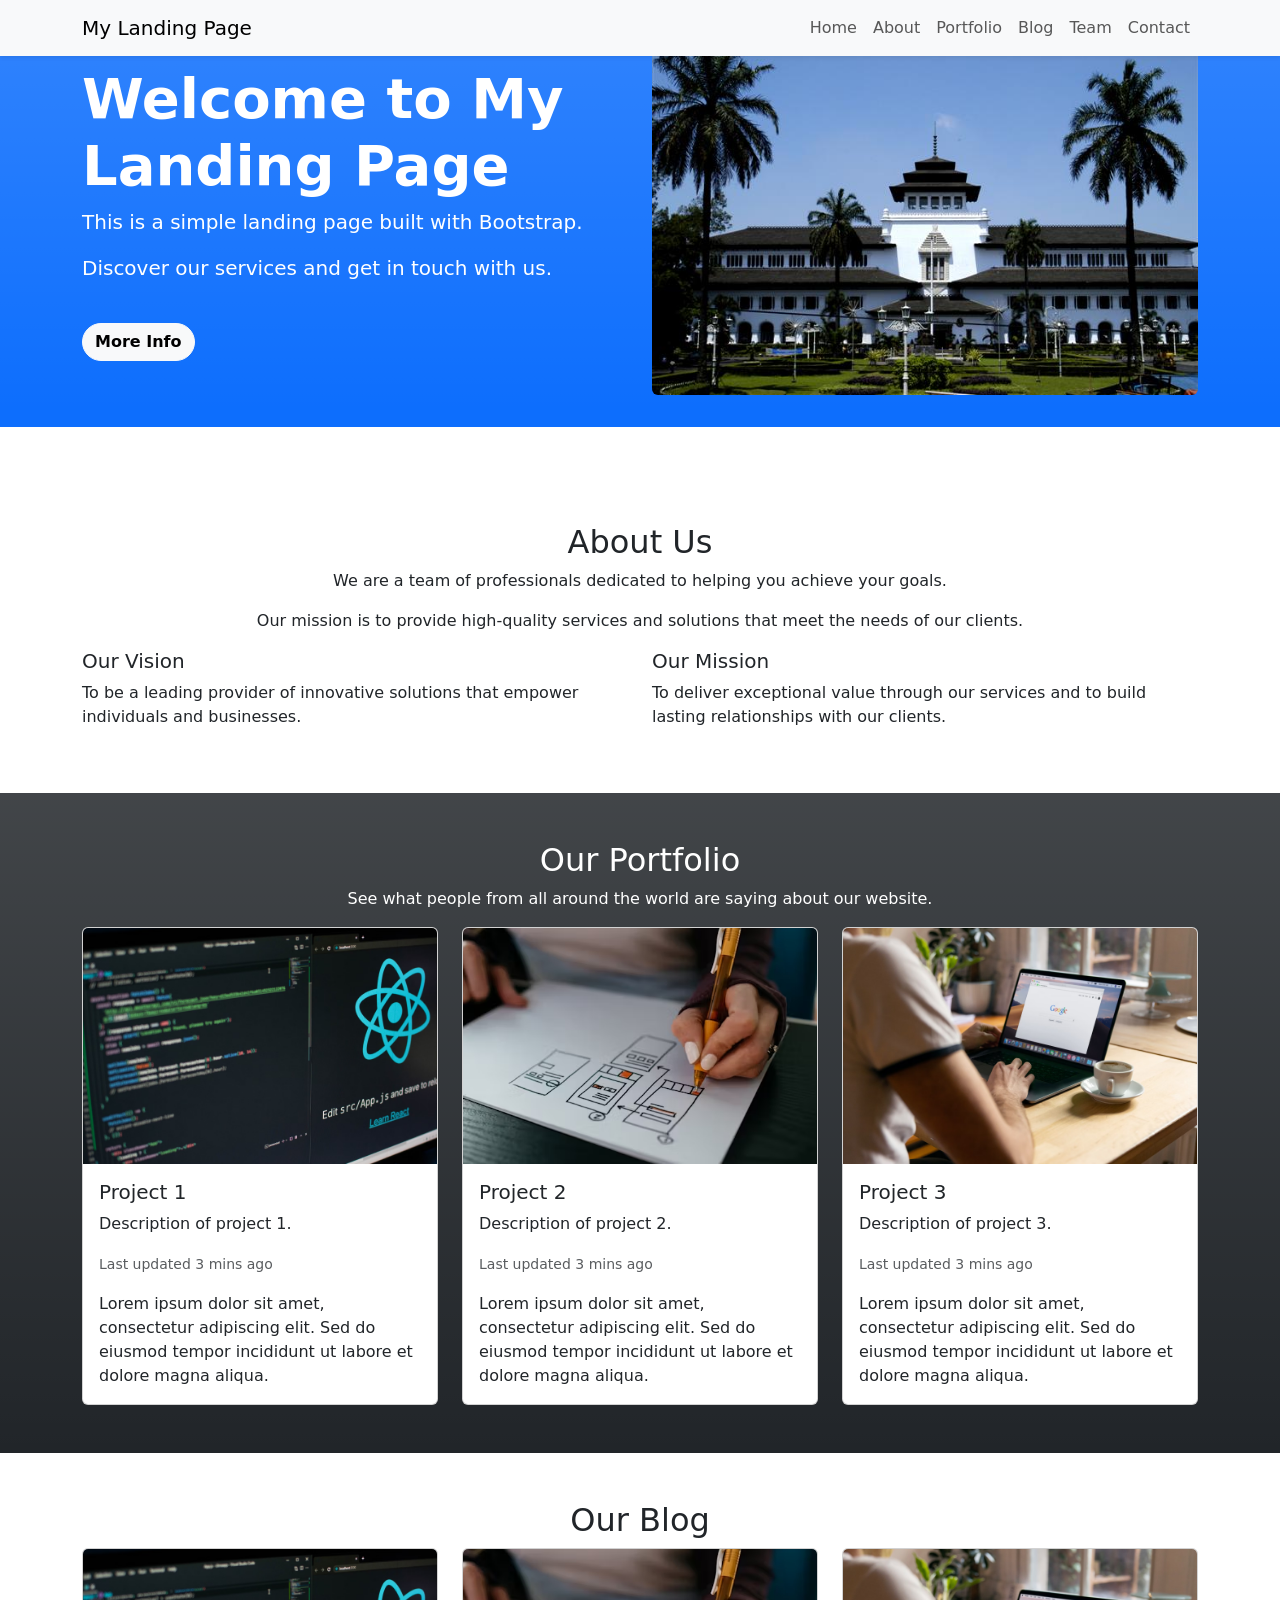
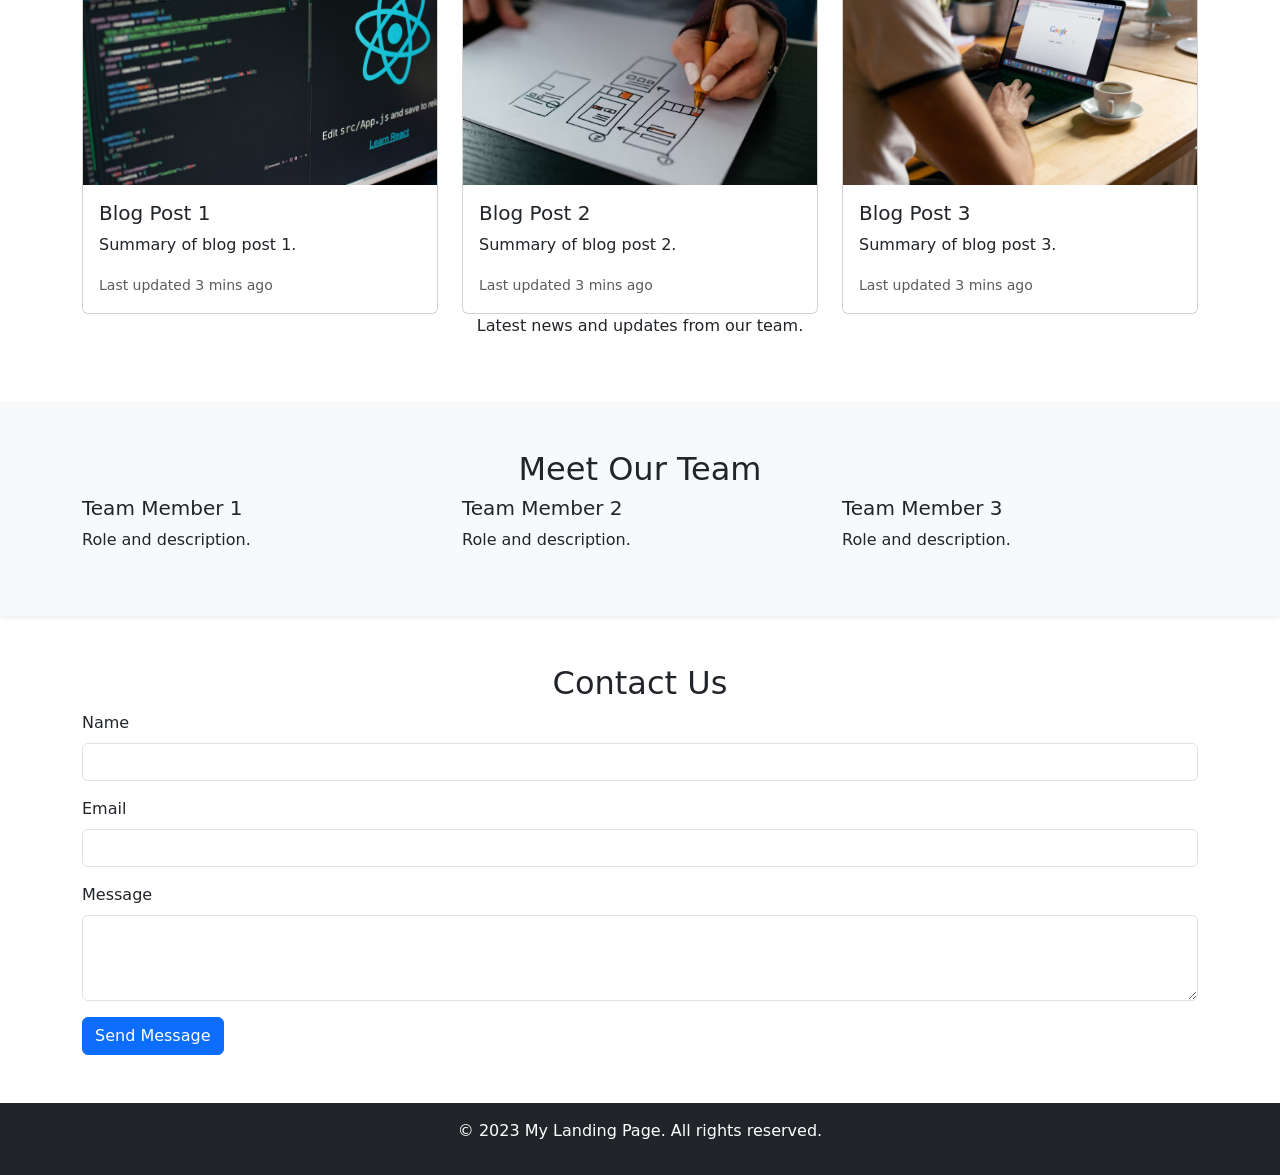
==== bpkadwebdev/index.html @ 41c917f2 "second commit" ====
<!DOCTYPE html>
<html lang="en">
<head>
    <meta charset="UTF-8">
    <meta name="viewport" content="width=device-width, initial-scale=1.0">
    <title>Bootstrap Landing Page</title>
    <link href="https://cdn.jsdelivr.net/npm/bootstrap@5.3.7/dist/css/bootstrap.min.css" rel="stylesheet">
    <link rel="stylesheet" href="css/styles.css">
</head>
<body>
<script src="https://cdn.jsdelivr.net/npm/bootstrap@5.3.0/dist/js/bootstrap.bundle.min.js"></script>


    <nav class="navbar navbar-expand-lg navbar-light bg-light fixed-top shadow-sm">
        <div class="container">
            <a class="navbar-brand" href="#">My Landing Page</a>
            <button class="navbar-toggler" type="button" data-bs-toggle="collapse" data-bs-target="#navbarNav" aria-controls="navbarNav" aria-expanded="false" aria-label="Toggle navigation">
                <span class="navbar-toggler-icon"></span>
            </button>
            <div class="collapse navbar-collapse" id="navbarNav">
                <ul class="navbar-nav ms-auto">
                    <li class="nav-item">
                        <a class="nav-link" href="#home">Home</a>
                    </li>
                    <li class="nav-item">
                        <a class="nav-link" href="#about">About</a>
                    </li>
                    <li class="nav-item">
                        <a class="nav-link" href="#portfolio">Portfolio</a>
                    </li>
                    <li class="nav-item">
                        <a class="nav-link" href="#blog">Blog</a>
                    </li>
                    <li class="nav-item">
                        <a class="nav-link" href="#team">Team</a>
                    </li>
                    <li class="nav-item">
                        <a class="nav-link" href="#contact">Contact</a>
                    </li>
                </ul>
            </div>
        </div>
    </nav>
<!--Home -->
    <header id="home" class="bg-primary text-white py-3 mb-5 d-flex align-items-center justify-content-center flex-column text-center">
  <section class="container-fluid bg-gradient bg-primary text-white py-3 d-flex align-items-center">
    <div class="container">
      <div class="row align-items-center">
        
        <!-- Kolom Teks -->
        <div class="col-md-6 text-center text-md-start mb-4 mb-md-0">
          <h1 class="display-4 fw-bold">Welcome to My Landing Page</h1>
          <p class="lead">This is a simple landing page built with Bootstrap.</p>
          <p class="lead">Discover our services and get in touch with us.</p>
          <a href="#about" class="btn btn-light fw-bold rounded-pill mt-4">More Info</a>
        </div>

        <!-- Kolom Gambar -->
        <div class="col-md-6 text-center">
          <img src="images/GedungSate1.jpg" alt="Andrew Photo" class="img-fluid rounded">
        </div>

      </div>
    </div>
  </section>
</header>

    
<!-- About -->
    <section id="about" class="py-5">
        <div class="container">
            <h2 class="text-center">About Us</h2>
            <p class="text-center">We are a team of professionals dedicated to helping you achieve your goals.</p>
            <p class="text-center">Our mission is to provide high-quality services and solutions that meet the needs of our clients.</p>
            <div class="row">
                <div class="col-md-6">
                    <h5>Our Vision</h5>
                    <p>To be a leading provider of innovative solutions that empower individuals and businesses.</p>
                </div>
                <div class="col-md-6">
                    <h5>Our Mission</h5>
                    <p>To deliver exceptional value through our services and to build lasting relationships with our clients.</p>
                </div>
        </div>
    </section>
<!-- Portofolio -->
    <section id="portfolio" class="bg-dark bg-gradient text-white py-5">
        <div class="container">
            <h2 class="text-center">Our Portfolio</h2>
            <p class="text-center">See what people from all around the world are saying about our website.</p>
            <div class="row">
                <div class="col-md-4">
                    <div class="card">
                        <img src="images/1.avif" class="card-img-top" alt="Portfolio Item">
                        <div class="card-body">
                            <h5 class="card-title">Project 1</h5>
                            <p class="card-text">Description of project 1.</p>
                            <p class="card-text"><small class="text-muted">Last updated 3 mins ago</small></p>
                            <p  class="card-text">Lorem ipsum dolor sit amet, consectetur adipiscing elit. Sed do eiusmod tempor incididunt ut labore et dolore magna aliqua.</p>
                        </div>
                    </div>
                </div>
                <div class="col-md-4">
                    <div class="card">
                        <img src="images/2.avif" class="card-img-top" alt="Portfolio Item">
                        <div class="card-body">
                            <h5 class="card-title">Project 2</h5>
                            <p class="card-text">Description of project 2.</p>
                            <p class="card-text"><small class="text-muted">Last updated 3 mins ago</small></p>
                            <p  class="card-text">Lorem ipsum dolor sit amet, consectetur adipiscing elit. Sed do eiusmod tempor incididunt ut labore et dolore magna aliqua.</p>
                        </div>
                    </div>
                </div>
                <div class="col-md-4">
                    <div class="card">
                        <img src="images/3.avif" class="card-img-top" alt="Portfolio Item">
                        <div class="card-body">
                            <h5 class="card-title">Project 3</h5>
                            <p class="card-text">Description of project 3.</p>
                            <p class="card-text"><small class="text-muted">Last updated 3 mins ago</small></p>
                            <p  class="card-text">Lorem ipsum dolor sit amet, consectetur adipiscing elit. Sed do eiusmod tempor incididunt ut labore et dolore magna aliqua.</p>
                        </div>
                    </div>
                </div>
            </div>
        </div>
    </section>
<!-- Blog -->
    <section id="blog" class="py-5">
        <div class="container">
            <h2 class="text-center">Our Blog</h2>
            <div class="row">
                <div class="col-md-4">
                    <div class="card">
                        <img src="images/1.avif" class="card-img-top" alt="Blog Post 1">
                        <div class="card-body">
                            <h5 class="card-title">Blog Post 1</h5> 
                            <p class="card-text">Summary of blog post 1.</p>
                            <p class="card-text"><small class="text-muted">Last updated 3 mins ago</small></p>
                        </div>
                    </div>
                </div>

                <div class="col-md-4">
                    <div class="card">
                        <img src="images/2.avif" class="card-img-top" alt="Blog Post 2">
                        <div class="card-body">
                            <h5 class="card-title   ">Blog Post 2</h5>
                            <p class="card-text">Summary of blog post 2.</p>
                            <p class="card-text"><small class="text-muted">Last updated 3 mins ago</small></p>
                        </div>
                    </div>
                </div>
                <div class="col-md-4">
                    <div class="card">
                        <img src="images/3.avif" class="card-img-top" alt="Blog Post 3">
                        <div class="card-body">
                            <h5 class="card-title">Blog Post 3</h5>
                            <p class="card-text">Summary of blog post 3.</p>
                            <p class="card-text"><small class="text-muted">Last updated 3 mins ago</small></p>
                        </div>
                    </div>
                </div>  
            </div>

            <p class="text-center">Latest news and updates from our team.</p>
        </div>
    </section>
<!-- Team -->
    <section id="team" class="bg-light py-5 shadow-sm">
        <div class="container">
            <h2 class="text-center">Meet Our Team</h2>
            <div class="row">
                <div class="col-md-4">
                    <h5>Team Member 1</h5>
                    <p>Role and description.</p>
                </div>
                <div class="col-md-4">
                    <h5>Team Member 2</h5>
                    <p>Role and description.</p>
                </div>
                <div class="col-md-4">
                    <h5>Team Member 3</h5>
                    <p>Role and description.</p>
                </div>
            </div>
        </div>
    </section>
<!-- Contact -->
    <section id="contact" class="py-5">
        <div class="container">
            <h2 class="text-center">Contact Us</h2>
            <form>
                <div class="mb-3">
                    <label for="name" class="form-label">Name</label>
                    <input type="text" class="form-control" id="name" required>
                </div>
                <div class="mb-3">
                    <label for="email" class="form-label">Email</label>
                    <input type="email" class="form-control" id="email" required>
                </div>
                <div class="mb-3">
                    <label for="message" class="form-label">Message</label>
                    <textarea class="form-control" id="message" rows="3" required></textarea>
                </div>
                <button type="submit" class="btn btn-primary">Send Message</button>
            </form>
        </div>
    </section>
<!-- Footer -->
    <footer class="bg-dark text-white text-center py-3">
        <p>&copy; 2023 My Landing Page. All rights reserved.</p>
    </footer>

    <script src="https://cdn.jsdelivr.net/npm/bootstrap@5.3.7/dist/js/bootstrap.bundle.min.js"></script>
    <script src="js/scripts.js"></script>
</body>
</html>
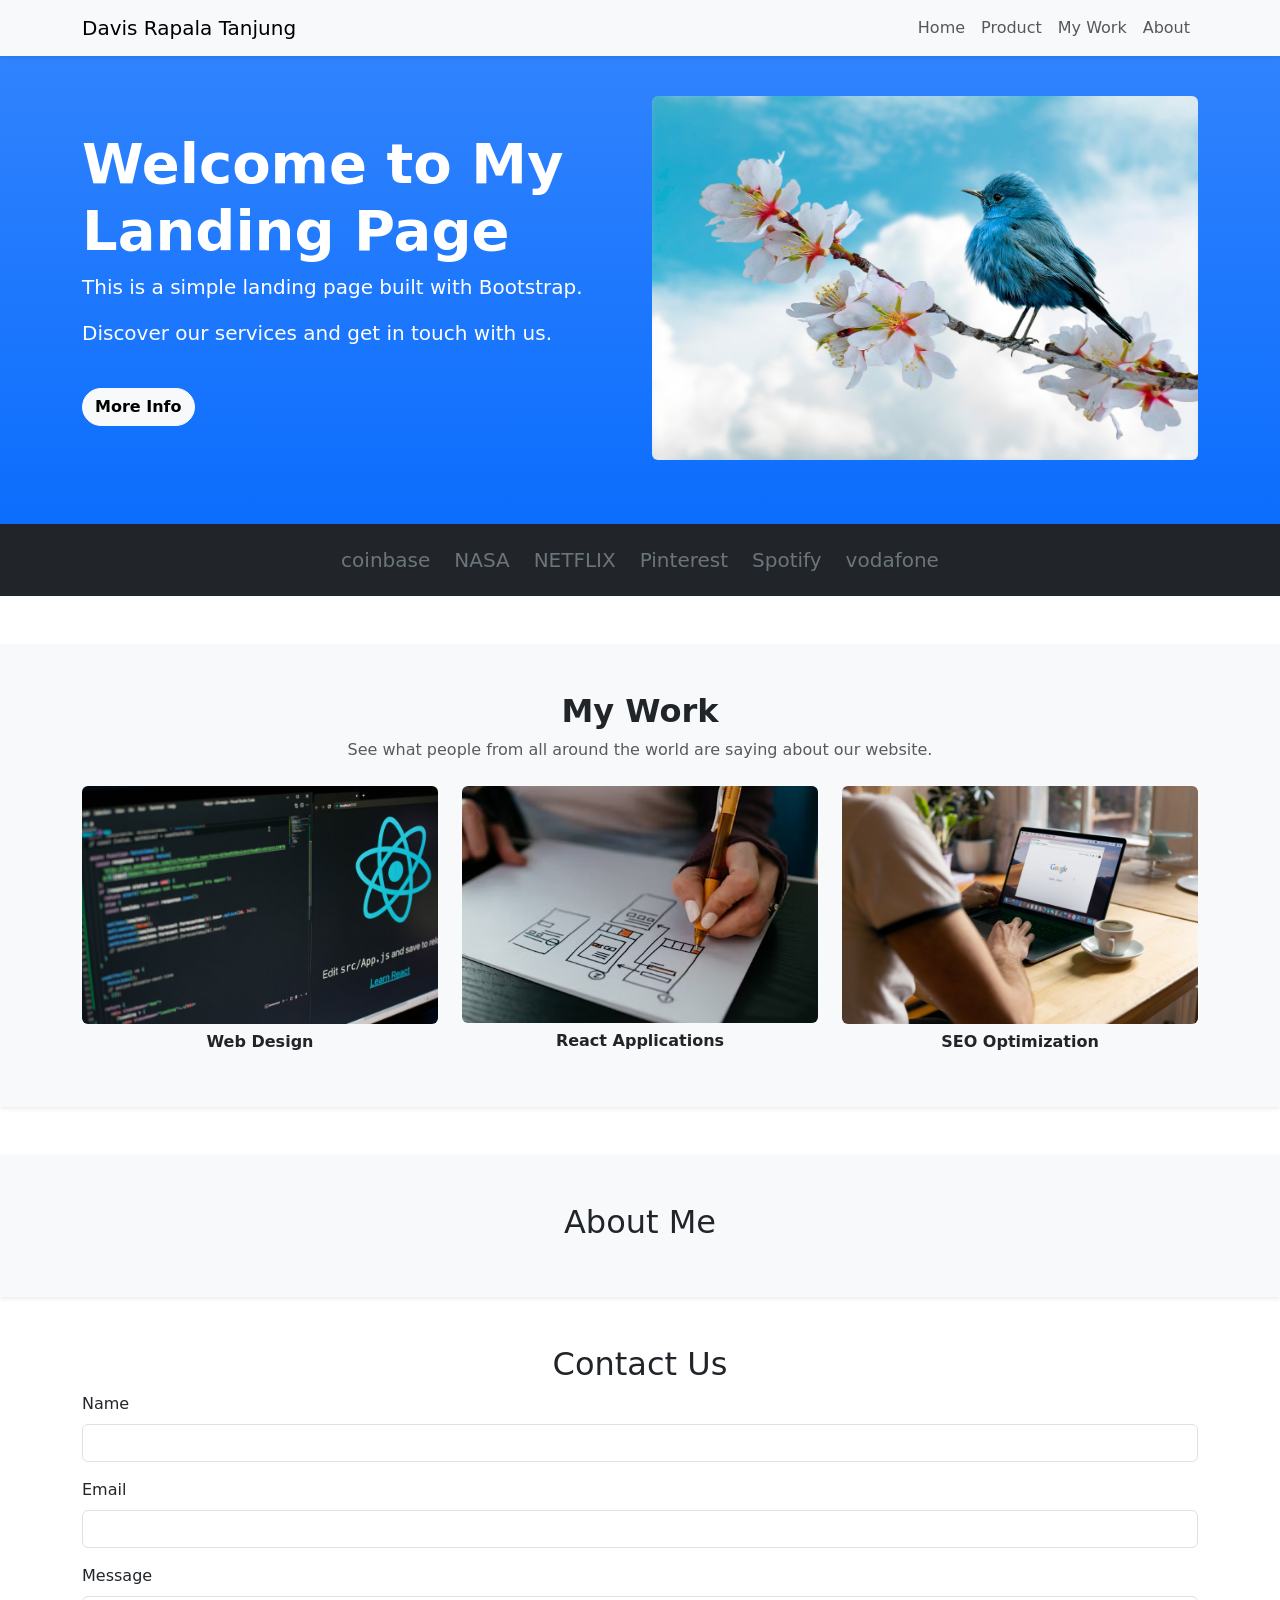
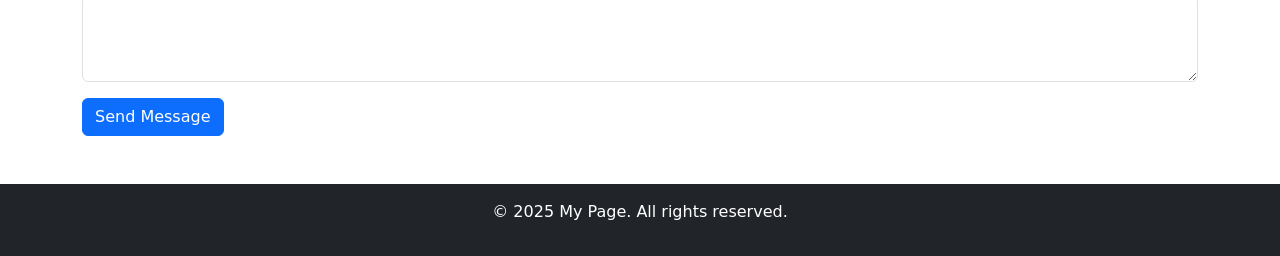
==== commit 4af0942e: "3rd commit" ====
--- a/bpkadwebdev/index.html
+++ b/bpkadwebdev/index.html
@@ -10,10 +10,10 @@
 <body>
 <script src="https://cdn.jsdelivr.net/npm/bootstrap@5.3.0/dist/js/bootstrap.bundle.min.js"></script>
 
-
+<!-- Top Navigation -->
     <nav class="navbar navbar-expand-lg navbar-light bg-light fixed-top shadow-sm">
         <div class="container">
-            <a class="navbar-brand" href="#">My Landing Page</a>
+            <a class="navbar-brand" href="#">Davis Rapala Tanjung</a>
             <button class="navbar-toggler" type="button" data-bs-toggle="collapse" data-bs-target="#navbarNav" aria-controls="navbarNav" aria-expanded="false" aria-label="Toggle navigation">
                 <span class="navbar-toggler-icon"></span>
             </button>
@@ -23,29 +23,23 @@
                         <a class="nav-link" href="#home">Home</a>
                     </li>
                     <li class="nav-item">
-                        <a class="nav-link" href="#about">About</a>
+                        <a class="nav-link" href="#product">Product</a>
                     </li>
                     <li class="nav-item">
-                        <a class="nav-link" href="#portfolio">Portfolio</a>
+                        <a class="nav-link" href="#work">My Work</a>
                     </li>
                     <li class="nav-item">
-                        <a class="nav-link" href="#blog">Blog</a>
-                    </li>
-                    <li class="nav-item">
-                        <a class="nav-link" href="#team">Team</a>
-                    </li>
-                    <li class="nav-item">
-                        <a class="nav-link" href="#contact">Contact</a>
+                        <a class="nav-link" href="#about">About</a>
                     </li>
                 </ul>
             </div>
         </div>
     </nav>
 <!--Home -->
-    <header id="home" class="bg-primary text-white py-3 mb-5 d-flex align-items-center justify-content-center flex-column text-center">
-  <section class="container-fluid bg-gradient bg-primary text-white py-3 d-flex align-items-center">
-    <div class="container">
-      <div class="row align-items-center">
+    <header id="home" class="bg-primary text-white py-3 mb-0 pt-5 d-flex align-items-center justify-content-center flex-column text-center">
+        <section class="container-fluid bg-gradient bg-primary text-white pt-5 pb-5 d-flex align-items-center">
+             <div class="container">
+                <div class="row align-items-center">
         
         <!-- Kolom Teks -->
         <div class="col-md-6 text-center text-md-start mb-4 mb-md-0">
@@ -57,7 +51,7 @@
 
         <!-- Kolom Gambar -->
         <div class="col-md-6 text-center">
-          <img src="images/GedungSate1.jpg" alt="Andrew Photo" class="img-fluid rounded">
+          <img src="images/bird.jpg" alt="Andrew Photo" class="img-fluid rounded">
         </div>
 
       </div>
@@ -66,126 +60,65 @@
 </header>
 
     
-<!-- About -->
-    <section id="about" class="py-5">
+<!-- product -->
+    <section id="product" class="bg-dark text-secondary py-4">
         <div class="container">
-            <h2 class="text-center">About Us</h2>
-            <p class="text-center">We are a team of professionals dedicated to helping you achieve your goals.</p>
-            <p class="text-center">Our mission is to provide high-quality services and solutions that meet the needs of our clients.</p>
-            <div class="row">
-                <div class="col-md-6">
-                    <h5>Our Vision</h5>
-                    <p>To be a leading provider of innovative solutions that empower individuals and businesses.</p>
-                </div>
-                <div class="col-md-6">
-                    <h5>Our Mission</h5>
-                    <p>To deliver exceptional value through our services and to build lasting relationships with our clients.</p>
-                </div>
+      <div class="row justify-content-center text-center g-4">
+        <div class="col-auto">
+          <h5 class="m-0 fw-normal">coinbase</h5>
+        </div>
+        <div class="col-auto">
+          <h5 class="m-0 fw-normal">NASA</h5>
+        </div>
+        <div class="col-auto">
+          <h5 class="m-0 fw-normal">NETFLIX</h5>
+        </div>
+        <div class="col-auto">
+          <h5 class="m-0 fw-normal">Pinterest</h5>
+        </div>
+        <div class="col-auto">
+          <h5 class="m-0 fw-normal">Spotify</h5>
+        </div>
+        <div class="col-auto">
+          <h5 class="m-0 fw-normal">vodafone</h5>
+        </div>
+      </div>
+    </div>
+    </section>
+<!-- my work -->
+    <section id="work" class="text-center my-5 bg-light py-5 shadow-sm"">
+        <div class="container">
+            <h2 class="fw-bold">My Work</h2>
+            <p class="text-muted">See what people from all around the world are saying about our website.</p>
+            
+            <div class="row justify-content-center mt-4">
+            
+            <div class="col-md-4">
+            <img src="images/1.avif" class="img-fluid rounded mb-2" alt="Web Design">
+            <h6 class="fw-bold">Web Design</h6>
+            </div>
+    
+            <div class="col-md-4">
+            <img src="images/2.avif" class="img-fluid rounded mb-2" alt="React Applications">
+            <h6 class="fw-bold">React Applications</h6>
+            </div>
+    
+            <div class="col-md-4">
+            <img src="images/3.avif" class="img-fluid rounded mb-2" alt="SEO Optimization">
+             <h6 class="fw-bold">SEO Optimization</h6>
+            </div>
+  
+        </div>
         </div>
     </section>
-<!-- Portofolio -->
-    <section id="portfolio" class="bg-dark bg-gradient text-white py-5">
+
+<!-- About -->
+    <section id="about" class="bg-light py-5 shadow-sm">
         <div class="container">
-            <h2 class="text-center">Our Portfolio</h2>
-            <p class="text-center">See what people from all around the world are saying about our website.</p>
-            <div class="row">
-                <div class="col-md-4">
-                    <div class="card">
-                        <img src="images/1.avif" class="card-img-top" alt="Portfolio Item">
-                        <div class="card-body">
-                            <h5 class="card-title">Project 1</h5>
-                            <p class="card-text">Description of project 1.</p>
-                            <p class="card-text"><small class="text-muted">Last updated 3 mins ago</small></p>
-                            <p  class="card-text">Lorem ipsum dolor sit amet, consectetur adipiscing elit. Sed do eiusmod tempor incididunt ut labore et dolore magna aliqua.</p>
-                        </div>
-                    </div>
-                </div>
-                <div class="col-md-4">
-                    <div class="card">
-                        <img src="images/2.avif" class="card-img-top" alt="Portfolio Item">
-                        <div class="card-body">
-                            <h5 class="card-title">Project 2</h5>
-                            <p class="card-text">Description of project 2.</p>
-                            <p class="card-text"><small class="text-muted">Last updated 3 mins ago</small></p>
-                            <p  class="card-text">Lorem ipsum dolor sit amet, consectetur adipiscing elit. Sed do eiusmod tempor incididunt ut labore et dolore magna aliqua.</p>
-                        </div>
-                    </div>
-                </div>
-                <div class="col-md-4">
-                    <div class="card">
-                        <img src="images/3.avif" class="card-img-top" alt="Portfolio Item">
-                        <div class="card-body">
-                            <h5 class="card-title">Project 3</h5>
-                            <p class="card-text">Description of project 3.</p>
-                            <p class="card-text"><small class="text-muted">Last updated 3 mins ago</small></p>
-                            <p  class="card-text">Lorem ipsum dolor sit amet, consectetur adipiscing elit. Sed do eiusmod tempor incididunt ut labore et dolore magna aliqua.</p>
-                        </div>
-                    </div>
-                </div>
-            </div>
+            <h2 class="text-center">About Me</h2>
         </div>
     </section>
-<!-- Blog -->
-    <section id="blog" class="py-5">
-        <div class="container">
-            <h2 class="text-center">Our Blog</h2>
-            <div class="row">
-                <div class="col-md-4">
-                    <div class="card">
-                        <img src="images/1.avif" class="card-img-top" alt="Blog Post 1">
-                        <div class="card-body">
-                            <h5 class="card-title">Blog Post 1</h5> 
-                            <p class="card-text">Summary of blog post 1.</p>
-                            <p class="card-text"><small class="text-muted">Last updated 3 mins ago</small></p>
-                        </div>
-                    </div>
-                </div>
 
-                <div class="col-md-4">
-                    <div class="card">
-                        <img src="images/2.avif" class="card-img-top" alt="Blog Post 2">
-                        <div class="card-body">
-                            <h5 class="card-title   ">Blog Post 2</h5>
-                            <p class="card-text">Summary of blog post 2.</p>
-                            <p class="card-text"><small class="text-muted">Last updated 3 mins ago</small></p>
-                        </div>
-                    </div>
-                </div>
-                <div class="col-md-4">
-                    <div class="card">
-                        <img src="images/3.avif" class="card-img-top" alt="Blog Post 3">
-                        <div class="card-body">
-                            <h5 class="card-title">Blog Post 3</h5>
-                            <p class="card-text">Summary of blog post 3.</p>
-                            <p class="card-text"><small class="text-muted">Last updated 3 mins ago</small></p>
-                        </div>
-                    </div>
-                </div>  
-            </div>
-
-            <p class="text-center">Latest news and updates from our team.</p>
-        </div>
-    </section>
-<!-- Team -->
-    <section id="team" class="bg-light py-5 shadow-sm">
-        <div class="container">
-            <h2 class="text-center">Meet Our Team</h2>
-            <div class="row">
-                <div class="col-md-4">
-                    <h5>Team Member 1</h5>
-                    <p>Role and description.</p>
-                </div>
-                <div class="col-md-4">
-                    <h5>Team Member 2</h5>
-                    <p>Role and description.</p>
-                </div>
-                <div class="col-md-4">
-                    <h5>Team Member 3</h5>
-                    <p>Role and description.</p>
-                </div>
-            </div>
-        </div>
-    </section>
 <!-- Contact -->
     <section id="contact" class="py-5">
         <div class="container">
@@ -209,10 +142,9 @@
     </section>
 <!-- Footer -->
     <footer class="bg-dark text-white text-center py-3">
-        <p>&copy; 2023 My Landing Page. All rights reserved.</p>
+        <p>&copy; 2025 My Page. All rights reserved.</p>
     </footer>
 
-    <script src="https://cdn.jsdelivr.net/npm/bootstrap@5.3.7/dist/js/bootstrap.bundle.min.js"></script>
-    <script src="js/scripts.js"></script>
+
 </body>
 </html>
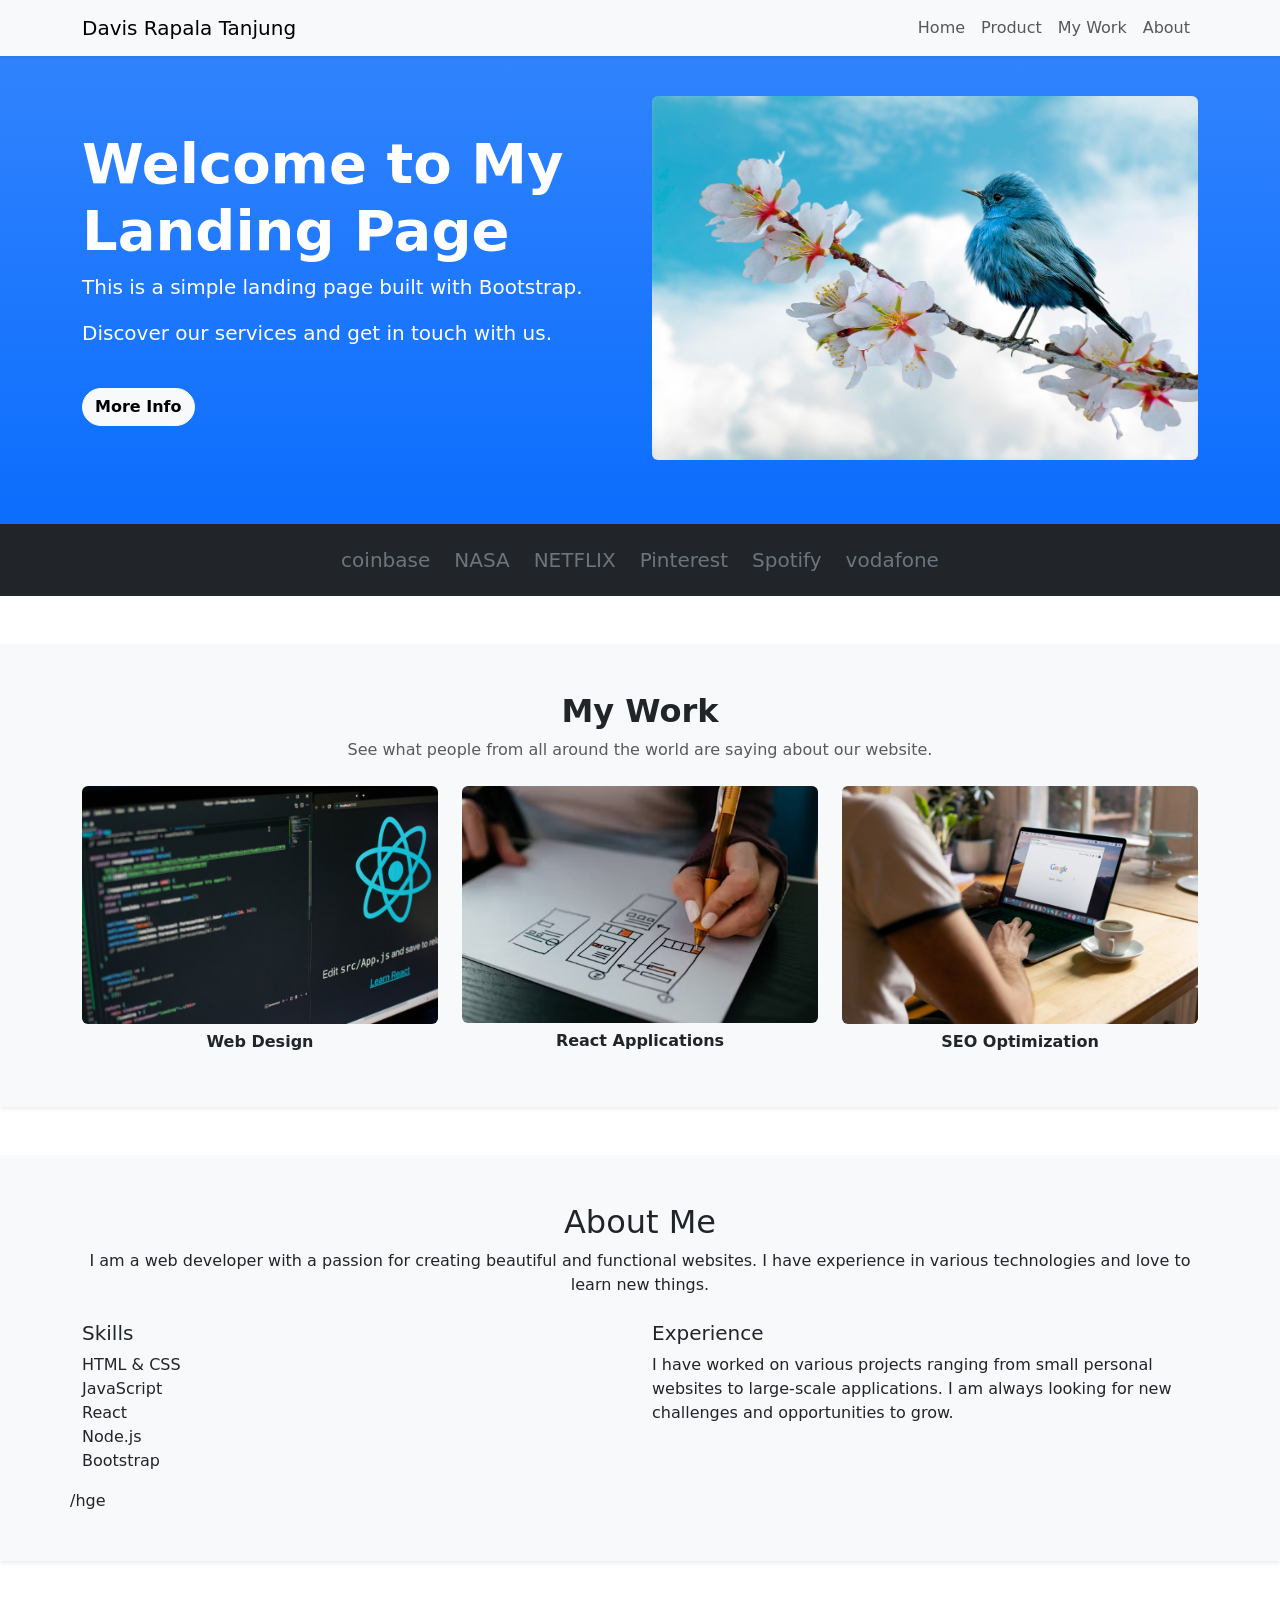
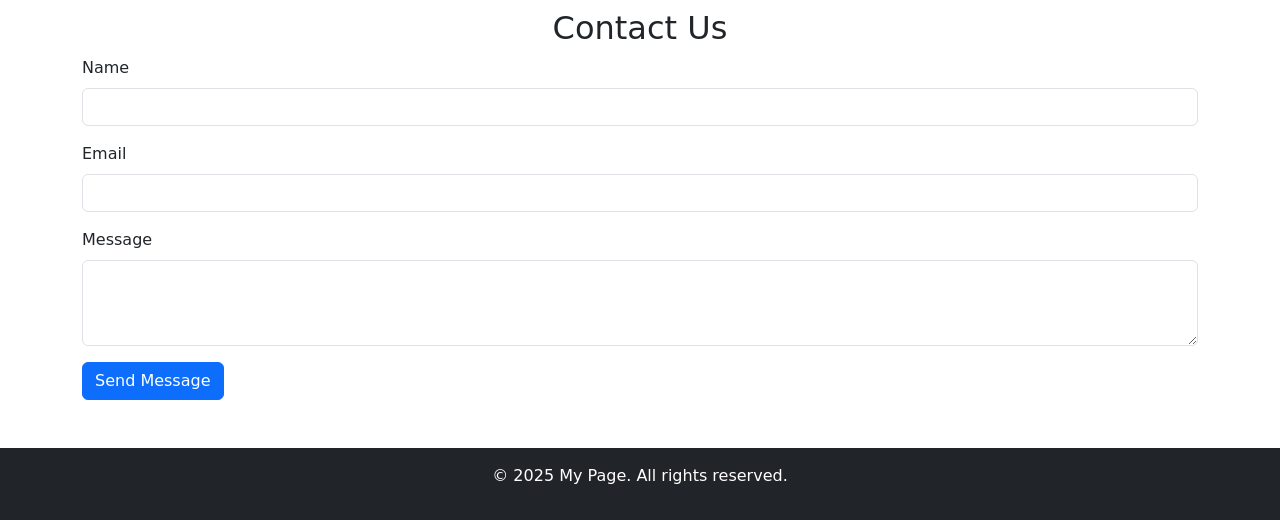
==== commit 21fbd4ec: "commit again2" ====
--- a/bpkadwebdev/index.html
+++ b/bpkadwebdev/index.html
@@ -85,6 +85,7 @@
       </div>
     </div>
     </section>
+
 <!-- my work -->
     <section id="work" class="text-center my-5 bg-light py-5 shadow-sm"">
         <div class="container">
@@ -116,7 +117,24 @@
     <section id="about" class="bg-light py-5 shadow-sm">
         <div class="container">
             <h2 class="text-center">About Me</h2>
-        </div>
+            <p class="text-center">I am a web developer with a passion for creating beautiful and functional websites. I have experience in various technologies and love to learn new things.</p>
+            <div class="row mt-4">
+                <div class="col-md-6">
+                    <h5>Skills</h5>
+                    <ul class="list-unstyled">
+                        <li>HTML & CSS</li>
+                        <li>JavaScript</li>
+                        <li>React</li>
+                        <li>Node.js</li>
+                        <li>Bootstrap</li>
+                    </ul>
+                </div>
+                <div class="col-md-6">
+                    <h5>Experience</h5>
+                    <p>I have worked on various projects ranging from small personal websites to large-scale applications. I am always looking for new challenges and opportunities to grow.</p>
+                </div>  
+
+/hge        </div>
     </section>
 
 <!-- Contact -->
